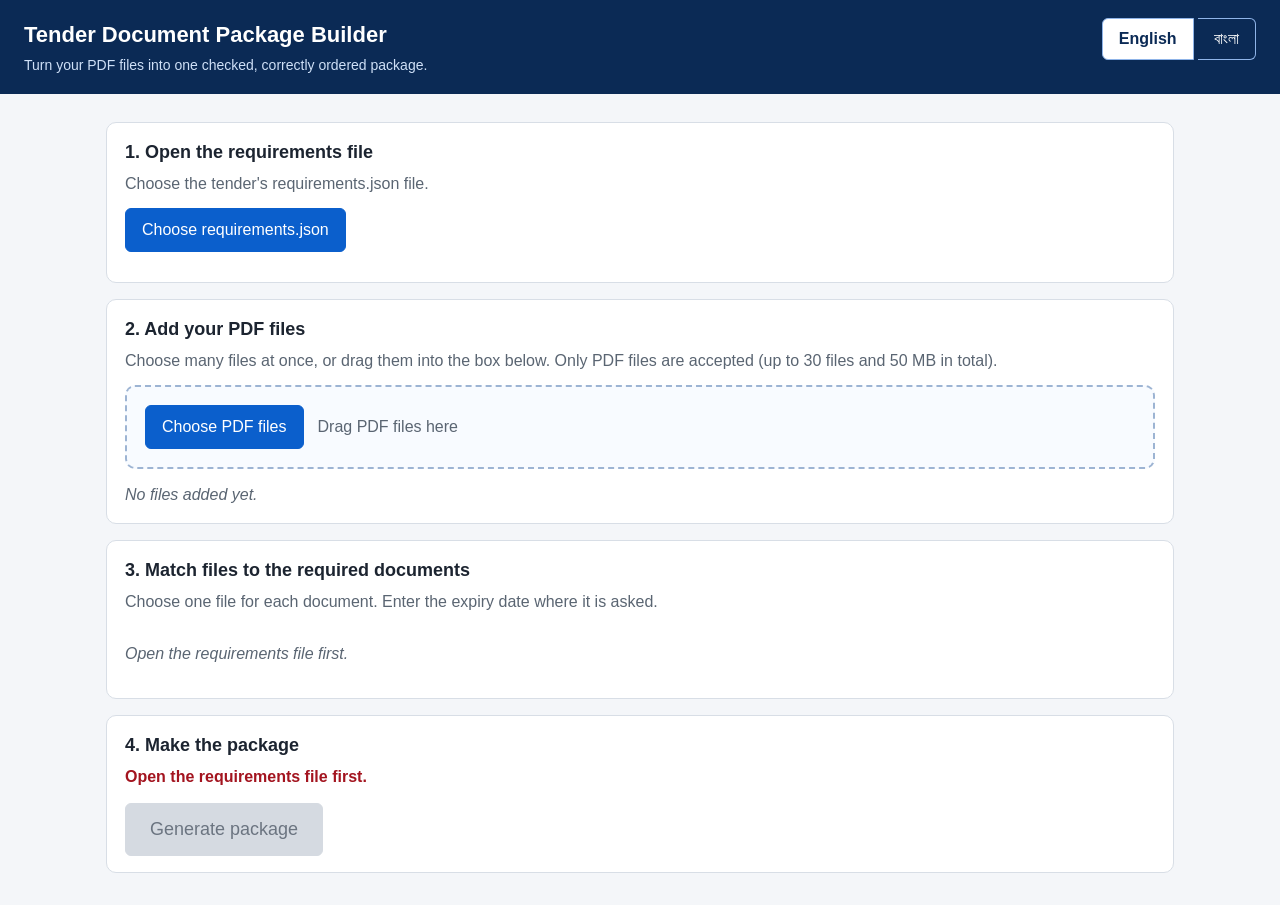
==== index.html @ 95877451 "feat: main screen with upload, matching, statuses, duplicates, Bangla | AI prompt: build the package" ====
<!doctype html>
<html lang="en">
<head>
<meta charset="utf-8">
<meta name="viewport" content="width=device-width, initial-scale=1">
<title>Tender Document Package Builder</title>
<link rel="stylesheet" href="css/style.css">
</head>
<body>
<header class="top">
  <div>
    <h1 data-i18n="app_title">Tender Document Package Builder</h1>
    <p class="sub" data-i18n="app_sub"></p>
  </div>
  <div class="lang" role="group" aria-label="Language / &#2477;&#2494;&#2487;&#2494;">
    <button type="button" id="lang-en" aria-pressed="true">English</button>
    <button type="button" id="lang-bn" aria-pressed="false">&#2476;&#2494;&#2434;&#2482;&#2494;</button>
  </div>
</header>

<main>
  <div id="messages" aria-live="polite"></div>

  <section class="card">
    <h2 data-i18n="step1"></h2>
    <p class="hint" data-i18n="step1_hint"></p>
    <input type="file" id="json-input" hidden>
    <button type="button" id="btn-json" class="btn primary" data-i18n="btn_choose_json"></button>
    <dl id="tender-details" class="details"></dl>
  </section>

  <section class="card">
    <h2 data-i18n="step2"></h2>
    <p class="hint" data-i18n="step2_hint"></p>
    <input type="file" id="pdf-input" multiple hidden>
    <div id="dropzone" class="dropzone">
      <button type="button" id="btn-pdfs" class="btn primary" data-i18n="btn_choose_pdfs"></button>
      <span class="drop-text" data-i18n="drop_here"></span>
    </div>
    <ul id="file-list" class="files"></ul>
  </section>

  <section class="card">
    <h2 data-i18n="step3"></h2>
    <p class="hint" data-i18n="step3_hint"></p>
    <div id="req-wrap" class="req-wrap"></div>
  </section>

  <section class="card">
    <h2 data-i18n="step4"></h2>
    <div id="gen-reasons"></div>
    <button type="button" id="btn-generate" class="btn primary big" disabled data-i18n="btn_generate"></button>
  </section>
</main>

<script src="libs/pdf-lib.min.js"></script>
<script src="js/logic.js"></script>
<script src="js/i18n.js"></script>
<script src="js/app.js"></script>
</body>
</html>
---- css/style.css ----
:root {
  --bg: #f4f6f9; --card: #ffffff; --ink: #1c2430; --muted: #5a6572; --line: #d8dee6;
  --primary: #0b5fcc; --primary-ink: #ffffff;
  --ok: #146c2e; --ok-bg: #e3f4e8; --bad: #a3141f; --bad-bg: #fde8ea; --warn: #8a5a00; --warn-bg: #fff2d6; --grey-bg: #eceff3;
}
* { box-sizing: border-box; }
body { margin: 0; background: var(--bg); color: var(--ink); font-family: "Segoe UI", "Nirmala UI", "Noto Sans Bengali", Arial, sans-serif; font-size: 16px; line-height: 1.5; }
.top { display: flex; justify-content: space-between; align-items: flex-start; gap: 16px; flex-wrap: wrap; padding: 18px 24px; background: #0b2a55; color: #fff; }
.top h1 { margin: 0; font-size: 22px; }
.top .sub { margin: 4px 0 0; color: #cfe0f7; font-size: 14px; }
.lang button { font: inherit; padding: 8px 16px; border: 1px solid #8fb4e8; background: transparent; color: #fff; cursor: pointer; }
.lang button:first-child { border-radius: 6px 0 0 6px; } .lang button:last-child { border-radius: 0 6px 6px 0; border-left: 0; }
.lang button[aria-pressed="true"] { background: #fff; color: #0b2a55; font-weight: 700; }
main { max-width: 1100px; margin: 0 auto; padding: 16px; }
.card { background: var(--card); border: 1px solid var(--line); border-radius: 10px; padding: 16px 18px; margin-bottom: 16px; }
h2 { margin: 0 0 6px; font-size: 18px; }
.hint { margin: 0 0 12px; color: var(--muted); }
.muted { color: var(--muted); }
.btn { font: inherit; padding: 9px 16px; border: 1px solid var(--line); background: #fff; color: var(--ink); border-radius: 6px; cursor: pointer; text-decoration: none; display: inline-block; }
.btn:hover { background: #f0f3f7; }
.btn.primary { background: var(--primary); border-color: var(--primary); color: var(--primary-ink); }
.btn.primary:hover { background: #0950ad; }
.btn.small { padding: 4px 10px; font-size: 14px; }
.btn.danger { color: var(--bad); border-color: #e3b5b9; }
.btn.big { padding: 12px 24px; font-size: 18px; margin-top: 8px; }
.btn:disabled { background: #d5dae1; border-color: #d5dae1; color: #6b7480; cursor: not-allowed; }
.btn:focus-visible, select:focus-visible, input:focus-visible, a:focus-visible { outline: 3px solid #ffb300; outline-offset: 2px; }
.details { display: grid; grid-template-columns: max-content 1fr; gap: 4px 16px; margin: 14px 0 0; }
.details dt { color: var(--muted); } .details dd { margin: 0; font-weight: 600; overflow-wrap: anywhere; }
.dropzone { display: flex; align-items: center; gap: 14px; flex-wrap: wrap; border: 2px dashed #9db4d3; border-radius: 10px; padding: 18px; background: #f8fbff; }
.dropzone.over { background: #e4f0ff; border-color: var(--primary); }
.drop-text { color: var(--muted); }
.files { list-style: none; margin: 14px 0 0; padding: 0; display: grid; gap: 8px; }
.file { border: 1px solid var(--line); border-radius: 8px; padding: 10px 12px; display: grid; grid-template-columns: 1fr auto; gap: 4px 12px; align-items: center; }
.file-head { display: flex; flex-wrap: wrap; gap: 6px 12px; align-items: center; }
.file-name { font-weight: 600; overflow-wrap: anywhere; }
.file-pages { color: var(--muted); font-size: 14px; }
.file-meta { grid-column: 1; font-size: 14px; color: var(--muted); }
.file-actions { grid-column: 2; grid-row: 1 / span 2; display: flex; gap: 8px; }
.dup-note { color: var(--warn); font-weight: 600; }
.used { color: var(--ok); } .unused { color: var(--muted); }
.empty { color: var(--muted); font-style: italic; }
.badge { display: inline-block; padding: 1px 8px; border-radius: 999px; font-size: 12px; font-weight: 700; border: 1px solid transparent; }
.badge-dup { background: var(--warn-bg); color: var(--warn); border-color: #e8c97a; }
.badge-req { background: #e6edf9; color: #123e8a; } .badge-opt { background: var(--grey-bg); color: #4a5563; }
.req-wrap { overflow-x: auto; }
.req-table { width: 100%; border-collapse: collapse; min-width: 760px; }
.req-table th, .req-table td { text-align: left; padding: 10px 8px; border-bottom: 1px solid var(--line); vertical-align: top; }
.req-table th { font-size: 14px; color: var(--muted); }
.doc-title { font-weight: 600; margin-bottom: 2px; }
.cell-file select { width: 100%; max-width: 320px; padding: 7px; font: inherit; margin-bottom: 4px; }
.cell-expiry input { font: inherit; padding: 6px; }
.date-shown { font-size: 14px; color: var(--muted); margin-top: 2px; }
.status { display: inline-block; padding: 3px 10px; border-radius: 6px; font-weight: 700; font-size: 14px; }
.st-ok { background: var(--ok-bg); color: var(--ok); }
.st-missing, .st-expired { background: var(--bad-bg); color: var(--bad); }
.st-expiry_needed { background: var(--warn-bg); color: var(--warn); }
.st-not_provided { background: var(--grey-bg); color: #4a5563; }
.msg-list { list-style: none; margin: 0 0 8px; padding: 0; display: grid; gap: 6px; }
.msg { padding: 8px 12px; border-radius: 6px; border: 1px solid var(--line); }
.msg-error { background: var(--bad-bg); color: var(--bad); border-color: #efb7bc; }
.msg-info { background: #e6f0fd; color: #123e8a; border-color: #b5cdf0; }
#messages { margin-bottom: 12px; }
.blocked { color: var(--bad); font-weight: 700; margin: 0 0 6px; }
.blocked-list { margin: 0 0 8px; padding-left: 22px; }
.ready { color: var(--ok); font-weight: 700; margin: 0 0 2px; }
@media (max-width: 640px) {
  .top { padding: 14px 16px; } main { padding: 12px; }
  .file { grid-template-columns: 1fr; } .file-actions { grid-column: 1; grid-row: auto; }
}
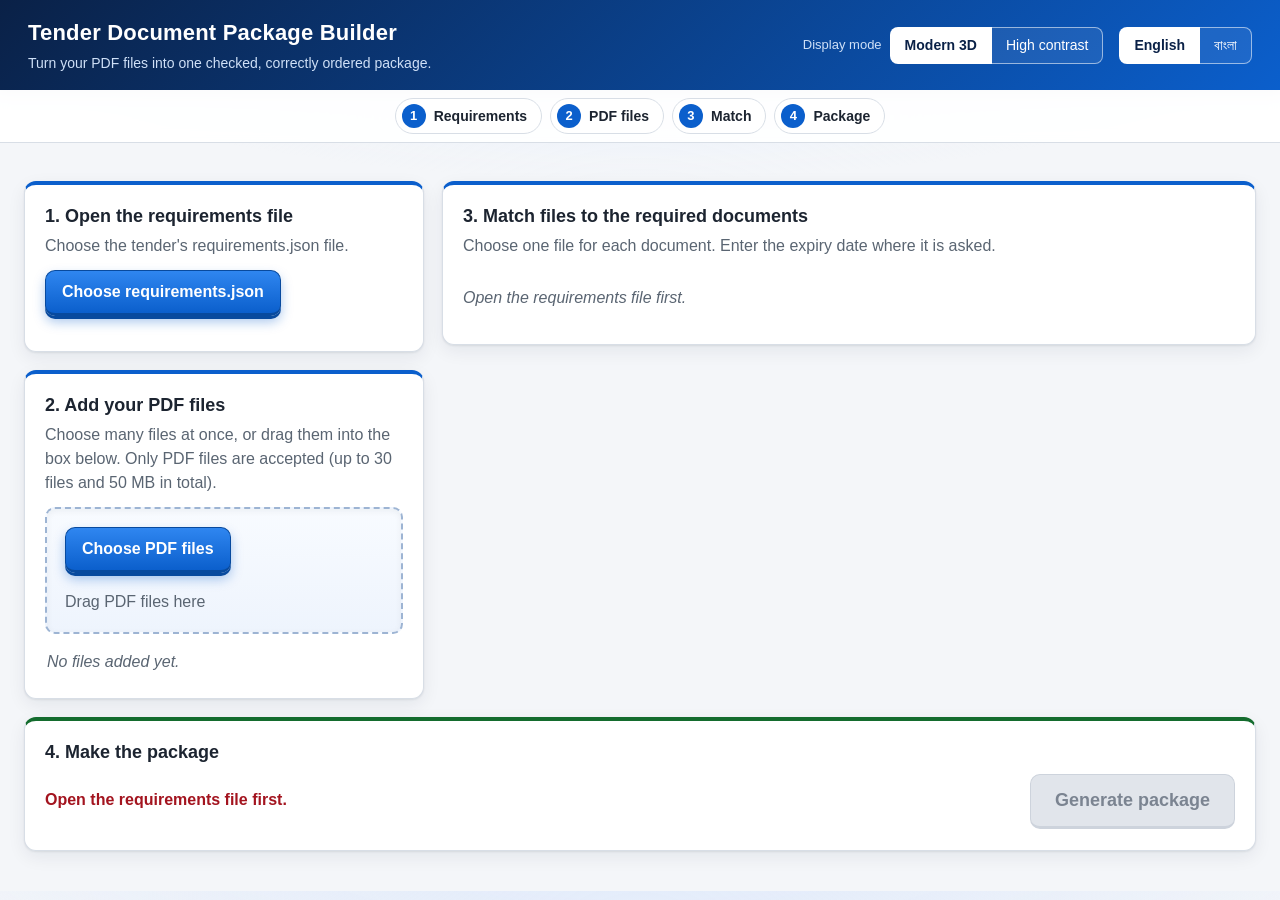
==== commit 5c95074a: "feat: redesign layout with step nav, 3D buttons and high-contrast mode | AI prompt: redesign whole U" ====
--- a/index.html
+++ b/index.html
@@ -1,27 +1,42 @@
 <!doctype html>
-<html lang="en">
+<html lang="en" data-theme="modern">
 <head>
 <meta charset="utf-8">
 <meta name="viewport" content="width=device-width, initial-scale=1">
 <title>Tender Document Package Builder</title>
 <link rel="stylesheet" href="css/style.css">
+<link rel="stylesheet" href="css/theme.css">
 </head>
 <body>
+<a class="skip" href="#main" data-i18n="skip"></a>
 <header class="top">
-  <div>
+  <div class="brand">
     <h1 data-i18n="app_title">Tender Document Package Builder</h1>
     <p class="sub" data-i18n="app_sub"></p>
   </div>
-  <div class="lang" role="group" aria-label="Language / &#2477;&#2494;&#2487;&#2494;">
-    <button type="button" id="lang-en" aria-pressed="true">English</button>
-    <button type="button" id="lang-bn" aria-pressed="false">&#2476;&#2494;&#2434;&#2482;&#2494;</button>
+  <div class="tools">
+    <div class="seg" role="group" aria-labelledby="th-label">
+      <span id="th-label" class="seg-label" data-i18n="th_label"></span>
+      <button type="button" data-theme-btn="modern" aria-pressed="true" data-i18n="th_modern"></button>
+      <button type="button" data-theme-btn="contrast" aria-pressed="false" data-i18n="th_contrast"></button>
+    </div>
+    <div class="lang seg" role="group" aria-label="Language / &#2477;&#2494;&#2487;&#2494;">
+      <button type="button" id="lang-en" aria-pressed="true">English</button>
+      <button type="button" id="lang-bn" aria-pressed="false">&#2476;&#2494;&#2434;&#2482;&#2494;</button>
+    </div>
   </div>
 </header>
+<nav class="steps" aria-label="Steps">
+  <a href="#s1"><b>1</b><span data-i18n="nav_1"></span></a>
+  <a href="#s2"><b>2</b><span data-i18n="nav_2"></span></a>
+  <a href="#s3"><b>3</b><span data-i18n="nav_3"></span></a>
+  <a href="#s4"><b>4</b><span data-i18n="nav_4"></span></a>
+</nav>
 
-<main>
+<main id="main">
   <div id="messages" aria-live="polite"></div>
 
-  <section class="card">
+  <section class="card c1" id="s1">
     <h2 data-i18n="step1"></h2>
     <p class="hint" data-i18n="step1_hint"></p>
     <input type="file" id="json-input" hidden>
@@ -29,7 +44,7 @@
     <dl id="tender-details" class="details"></dl>
   </section>
 
-  <section class="card">
+  <section class="card c2" id="s2">
     <h2 data-i18n="step2"></h2>
     <p class="hint" data-i18n="step2_hint"></p>
     <input type="file" id="pdf-input" multiple hidden>
@@ -40,13 +55,13 @@
     <ul id="file-list" class="files"></ul>
   </section>
 
-  <section class="card">
+  <section class="card c3" id="s3">
     <h2 data-i18n="step3"></h2>
     <p class="hint" data-i18n="step3_hint"></p>
     <div id="req-wrap" class="req-wrap"></div>
   </section>
 
-  <section class="card">
+  <section class="card c4" id="s4">
     <h2 data-i18n="step4"></h2>
     <div id="gen-reasons"></div>
     <button type="button" id="btn-generate" class="btn primary big" disabled data-i18n="btn_generate"></button>
@@ -56,6 +71,6 @@
 <script src="libs/pdf-lib.min.js"></script>
 <script src="js/logic.js"></script>
 <script src="js/i18n.js"></script>
-<script src="js/app.js"></script>
+<script src="js/i18n-extra.js"></script><script src="js/theme.js"></script><script src="js/pdf.js"></script><script src="js/app.js"></script>
 </body>
 </html>
--- a/css/theme.css
+++ b/css/theme.css
@@ -0,0 +1,89 @@
+/* theme.css - layout and the two display modes. Loaded after style.css; only changes looks. */
+:root { --r: 12px; --shadow: 0 1px 2px rgba(16,30,54,.08), 0 6px 18px rgba(16,30,54,.07); }
+html { scroll-behavior: smooth; scroll-padding-top: 76px; }
+@media (prefers-reduced-motion: reduce) { html { scroll-behavior: auto; } * { transition: none !important; } }
+body { background: radial-gradient(1200px 400px at 50% -100px, #dbe7fb, transparent 70%), var(--bg); }
+.skip { position: absolute; left: -999px; top: 8px; background: #fff; color: #000; padding: 8px 12px; border-radius: 6px; z-index: 50; }
+.skip:focus { left: 8px; }
+
+/* header + step navigation */
+.top { background: linear-gradient(135deg, #0a2147, #0b5fcc); padding: 16px 28px; align-items: center; box-shadow: 0 2px 10px rgba(5,20,50,.3); }
+.top h1 { font-size: 22px; letter-spacing: .2px; }
+.tools { display: flex; gap: 16px; flex-wrap: wrap; align-items: center; }
+.seg { display: inline-flex; align-items: center; }
+.seg-label { color: #cfe0f7; font-size: 13px; margin-right: 8px; }
+.top .seg button { font: inherit; font-size: 14px; padding: 7px 14px; border: 1px solid rgba(255,255,255,.55); background: rgba(255,255,255,.08); color: #fff; cursor: pointer; border-radius: 0; border-left-width: 0; }
+.top .seg button:first-of-type { border-left-width: 1px; border-radius: 8px 0 0 8px; }
+.top .seg button:last-of-type { border-radius: 0 8px 8px 0; }
+.top .seg button[aria-pressed="true"] { background: #fff; color: #0a2147; font-weight: 700; }
+.top .seg button:focus-visible { outline: 3px solid #ffb300; outline-offset: 2px; }
+.steps { position: sticky; top: 0; z-index: 20; display: flex; gap: 8px; justify-content: center; flex-wrap: wrap; padding: 8px 16px; background: rgba(255,255,255,.92); backdrop-filter: blur(6px); border-bottom: 1px solid var(--line); }
+.steps a { display: inline-flex; align-items: center; gap: 8px; padding: 5px 14px 5px 6px; border-radius: 999px; text-decoration: none; color: var(--ink); font-weight: 600; font-size: 14px; border: 1px solid var(--line); background: #fff; }
+.steps a b { display: inline-grid; place-items: center; width: 24px; height: 24px; border-radius: 50%; background: var(--primary); color: #fff; font-size: 13px; }
+.steps a:hover { background: #eaf2ff; border-color: #9db4d3; }
+.steps a:focus-visible { outline: 3px solid #ffb300; outline-offset: 2px; }
+
+/* layout: setup column on the left, work area on the right, generate bar at the bottom */
+main { max-width: 1440px; padding: 20px 24px 40px; display: grid; gap: 18px; grid-template-columns: minmax(300px, 400px) minmax(0, 1fr); grid-template-areas: "msg msg" "c1 c3" "c2 c3" "c4 c4"; align-items: start; }
+#messages { grid-area: msg; margin: 0; } #messages:empty { display: none; }
+.c1 { grid-area: c1; } .c2 { grid-area: c2; } .c3 { grid-area: c3; } .c4 { grid-area: c4; }
+.card { margin: 0; border-radius: var(--r); padding: 18px 20px; box-shadow: var(--shadow); border-top: 4px solid var(--primary); }
+.card h2 { font-size: 18px; margin-bottom: 4px; }
+.c4 { display: flex; flex-wrap: wrap; align-items: center; gap: 8px 24px; border-top-color: #146c2e; }
+.c4 h2 { flex: 1 1 100%; margin: 0; }
+.c4 #gen-reasons { flex: 1 1 320px; }
+.c4 .btn.big { margin: 0; }
+@media (max-width: 980px) {
+  main { grid-template-columns: minmax(0, 1fr); grid-template-areas: "msg" "c1" "c2" "c3" "c4"; padding: 14px; }
+  .top { padding: 14px 16px; } .steps a span { display: none; } .steps a { padding-right: 6px; }
+}
+
+/* buttons: Modern 3D (default) */
+.btn { border-radius: 10px; font-weight: 600; transition: transform .08s, box-shadow .08s, background .15s; }
+:root[data-theme="modern"] .btn { background: linear-gradient(#ffffff, #e9eef6); border: 1px solid #b9c5d6; border-bottom-width: 3px; box-shadow: 0 3px 0 #b9c5d6, 0 6px 10px rgba(16,30,54,.12); margin-bottom: 3px; }
+:root[data-theme="modern"] .btn:hover { background: linear-gradient(#ffffff, #dfe8f5); }
+:root[data-theme="modern"] .btn.primary { background: linear-gradient(#2f86f0, #0b5fcc); border-color: #084a9e; color: #fff; box-shadow: 0 3px 0 #084a9e, 0 6px 12px rgba(11,95,204,.35); }
+:root[data-theme="modern"] .btn.primary:hover { background: linear-gradient(#4094f5, #0d68de); }
+:root[data-theme="modern"] .btn.primary.big:not(:disabled) { background: linear-gradient(#27a653, #146c2e); border-color: #0d4f20; box-shadow: 0 3px 0 #0d4f20, 0 8px 14px rgba(20,108,46,.35); }
+:root[data-theme="modern"] .btn.danger { background: linear-gradient(#fff, #fbe9ea); border-color: #e3a9ae; box-shadow: 0 3px 0 #e3a9ae, 0 6px 10px rgba(163,20,31,.12); }
+:root[data-theme="modern"] .btn:active:not(:disabled) { transform: translateY(3px); box-shadow: 0 0 0 transparent, 0 2px 4px rgba(16,30,54,.2); }
+:root[data-theme="modern"] .btn:disabled { background: #e1e5eb; border-color: #cdd3dc; box-shadow: none; color: #7b8491; }
+:root[data-theme="modern"] .dropzone { background: linear-gradient(#f8fbff, #eef4fd); box-shadow: inset 0 2px 6px rgba(16,30,54,.06); }
+:root[data-theme="modern"] .file { box-shadow: 0 2px 0 var(--line); }
+:root[data-theme="modern"] .status { box-shadow: 0 2px 0 rgba(16,30,54,.15); }
+:root[data-theme="modern"] select, :root[data-theme="modern"] input[type="date"], :root[data-theme="modern"] input[type="text"] { border: 1px solid #b9c5d6; border-radius: 8px; box-shadow: inset 0 2px 3px rgba(16,30,54,.07); }
+.req-table th { background: #f1f5fb; position: sticky; top: 0; }
+.req-table tbody tr:hover { background: #f8fbff; }
+.files { max-height: 440px; overflow-y: auto; padding: 2px 4px 6px 2px; }
+
+/* High contrast: black background, white text, yellow focus, thick borders, no gradients or shadows */
+:root[data-theme="contrast"] { --bg: #000; --card: #000; --ink: #fff; --muted: #e6e6e6; --line: #fff; --primary: #ffe600; --primary-ink: #000; --ok: #4dff88; --ok-bg: #000; --bad: #ff8a8a; --bad-bg: #000; --warn: #ffd400; --warn-bg: #000; --grey-bg: #000; }
+:root[data-theme="contrast"] body { background: #000; color: #fff; }
+:root[data-theme="contrast"] .top { background: #000; border-bottom: 3px solid #fff; box-shadow: none; }
+:root[data-theme="contrast"] .top .sub, :root[data-theme="contrast"] .seg-label { color: #fff; }
+:root[data-theme="contrast"] .top .seg button { background: #000; color: #fff; border: 2px solid #fff; }
+:root[data-theme="contrast"] .top .seg button[aria-pressed="true"] { background: #ffe600; color: #000; }
+:root[data-theme="contrast"] .steps { background: #000; border-bottom: 2px solid #fff; backdrop-filter: none; }
+:root[data-theme="contrast"] .steps a { background: #000; color: #fff; border: 2px solid #fff; }
+:root[data-theme="contrast"] .steps a b { background: #ffe600; color: #000; }
+:root[data-theme="contrast"] .steps a:hover { background: #222; }
+:root[data-theme="contrast"] .card { border: 2px solid #fff; border-top: 6px solid #ffe600; box-shadow: none; }
+:root[data-theme="contrast"] .btn { background: #000; color: #fff; border: 2px solid #fff; box-shadow: none; }
+:root[data-theme="contrast"] .btn:hover { background: #222; }
+:root[data-theme="contrast"] .btn.primary { background: #ffe600; color: #000; border-color: #ffe600; font-weight: 800; }
+:root[data-theme="contrast"] .btn.primary:hover { background: #fff3a0; }
+:root[data-theme="contrast"] .btn.danger { color: #ff8a8a; border-color: #ff8a8a; }
+:root[data-theme="contrast"] .btn:disabled { background: #000; color: #bdbdbd; border: 2px dashed #bdbdbd; }
+:root[data-theme="contrast"] .btn:focus-visible, :root[data-theme="contrast"] a:focus-visible, :root[data-theme="contrast"] select:focus-visible, :root[data-theme="contrast"] input:focus-visible, :root[data-theme="contrast"] .top .seg button:focus-visible { outline: 4px solid #00e5ff; outline-offset: 2px; }
+:root[data-theme="contrast"] .dropzone { background: #000; border: 3px dashed #fff; }
+:root[data-theme="contrast"] .dropzone.over { background: #222; border-color: #ffe600; }
+:root[data-theme="contrast"] .file, :root[data-theme="contrast"] .msg { border: 2px solid #fff; background: #000; }
+:root[data-theme="contrast"] .req-table th { background: #000; color: #fff; border-bottom: 3px solid #fff; }
+:root[data-theme="contrast"] .req-table td { border-bottom: 1px solid #fff; }
+:root[data-theme="contrast"] .req-table tbody tr:hover { background: #111; }
+:root[data-theme="contrast"] .status, :root[data-theme="contrast"] .badge { border: 2px solid currentColor; background: #000; }
+:root[data-theme="contrast"] .badge-req, :root[data-theme="contrast"] .badge-opt { color: #fff; background: #000; border: 2px solid #fff; }
+:root[data-theme="contrast"] .msg-error { color: #ff8a8a; border-color: #ff8a8a; } :root[data-theme="contrast"] .msg-info { color: #fff; }
+:root[data-theme="contrast"] .st-not_provided { color: #e6e6e6; }
+:root[data-theme="contrast"] select, :root[data-theme="contrast"] input { background: #000; color: #fff; border: 2px solid #fff; border-radius: 6px; }
+:root[data-theme="contrast"] .badge-dup, :root[data-theme="contrast"] .dup-note { color: #ffd400; }
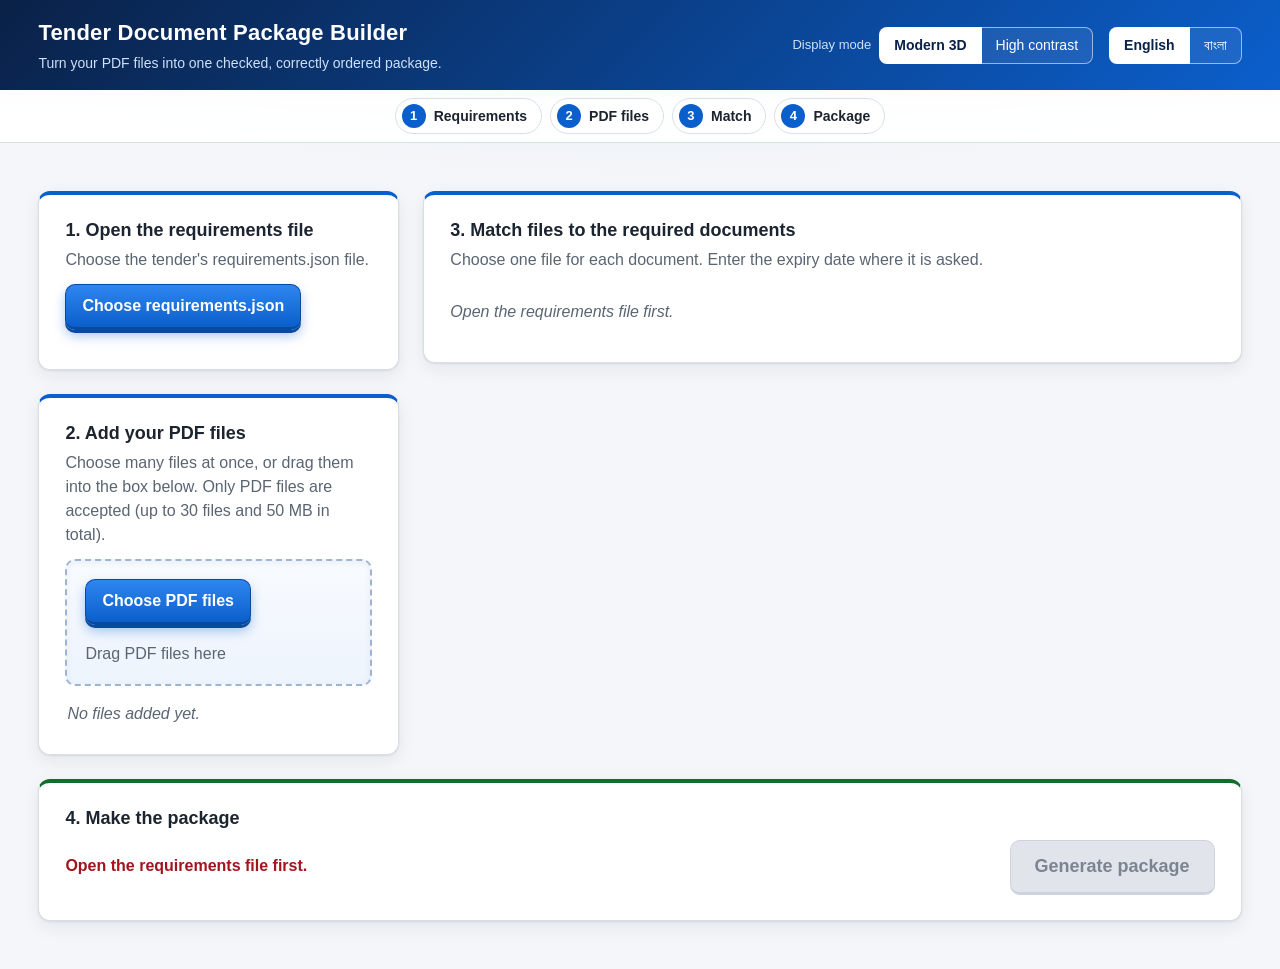
==== commit 64fbe825: "style: use full width, natural Bangla, clear Done state | AI prompt: wider layout, better Bangla, su" ====
--- a/index.html
+++ b/index.html
@@ -5,7 +5,7 @@
 <meta name="viewport" content="width=device-width, initial-scale=1">
 <title>Tender Document Package Builder</title>
 <link rel="stylesheet" href="css/style.css">
-<link rel="stylesheet" href="css/theme.css">
+<link rel="stylesheet" href="css/theme.css"><link rel="stylesheet" href="css/preview.css"><link rel="stylesheet" href="css/polish.css">
 </head>
 <body>
 <a class="skip" href="#main" data-i18n="skip"></a>
@@ -71,6 +71,6 @@
 <script src="libs/pdf-lib.min.js"></script>
 <script src="js/logic.js"></script>
 <script src="js/i18n.js"></script>
-<script src="js/i18n-extra.js"></script><script src="js/theme.js"></script><script src="js/pdf.js"></script><script src="js/app.js"></script>
+<script src="js/i18n-extra.js"></script><script src="js/theme.js"></script><script src="js/preview.js"></script><script src="js/polish.js"></script><script src="js/pdf.js"></script><script src="js/app.js"></script>
 </body>
 </html>
--- a/css/preview.css
+++ b/css/preview.css
@@ -0,0 +1,24 @@
+/* preview.css - floating preview window (3D look) */
+.pv-back { position: fixed; inset: 0; z-index: 100; display: flex; align-items: center; justify-content: center; padding: 16px; background: rgba(8, 20, 44, .58); perspective: 1400px; }
+.pv-back[hidden] { display: none; }
+.pv-win { width: min(980px, 96vw); height: min(88vh, 860px); display: flex; flex-direction: column; background: #fff; border: 1px solid #9fb0c8; border-radius: 14px; overflow: hidden; transform-origin: 50% 0; box-shadow: 0 3px 0 #8fa3bf, 0 10px 0 -2px rgba(16,30,54,.25), 0 34px 70px rgba(5, 15, 35, .55); animation: pv-in .22s ease-out; }
+@keyframes pv-in { from { opacity: 0; transform: rotateX(14deg) translateY(22px) scale(.96); } to { opacity: 1; transform: none; } }
+.pv-bar { display: flex; align-items: center; justify-content: space-between; gap: 12px; padding: 10px 14px; background: linear-gradient(#17407f, #0a2147); color: #fff; box-shadow: 0 3px 8px rgba(5,15,35,.35); position: relative; z-index: 1; }
+.pv-title { margin: 0; font-size: 16px; overflow: hidden; text-overflow: ellipsis; white-space: nowrap; }
+.pv-close { flex: none; width: 38px; height: 38px; border-radius: 50%; border: 1px solid #7c0f18; border-bottom-width: 3px; background: linear-gradient(#ff6b73, #c4202c); color: #fff; font-size: 26px; line-height: 1; cursor: pointer; box-shadow: 0 3px 0 #7c0f18, 0 6px 10px rgba(0,0,0,.35); font-family: Arial, sans-serif; }
+.pv-close:active { transform: translateY(3px); box-shadow: 0 0 0 #7c0f18; }
+.pv-close:focus-visible, .pv-tab:focus-visible { outline: 3px solid #ffb300; outline-offset: 2px; }
+.pv-frame { flex: 1; width: 100%; border: 0; background: #e9eef6; box-shadow: inset 0 4px 8px rgba(16,30,54,.15); }
+.pv-foot { padding: 8px 14px; background: linear-gradient(#f4f7fb, #e3eaf4); border-top: 1px solid #c3cfe0; text-align: right; }
+.pv-tab { color: #0b5fcc; font-weight: 600; }
+.file-actions { flex-wrap: wrap; }
+@media (prefers-reduced-motion: reduce) { .pv-win { animation: none; } }
+:root[data-theme="contrast"] .pv-back { background: rgba(0,0,0,.85); }
+:root[data-theme="contrast"] .pv-win { background: #000; border: 3px solid #fff; box-shadow: none; }
+:root[data-theme="contrast"] .pv-bar { background: #000; border-bottom: 3px solid #fff; box-shadow: none; }
+:root[data-theme="contrast"] .pv-close { background: #ffe600; color: #000; border: 2px solid #fff; box-shadow: none; }
+:root[data-theme="contrast"] .pv-foot { background: #000; border-top: 3px solid #fff; }
+:root[data-theme="contrast"] .pv-tab { color: #ffe600; }
+:root[data-theme="contrast"] .pv-frame { background: #222; box-shadow: none; }
+/* three buttons per file need their own row inside the narrow left column */
+.file { grid-template-columns: 1fr; } .file-actions { grid-column: 1; grid-row: auto; flex-wrap: wrap; }
--- a/css/polish.css
+++ b/css/polish.css
@@ -0,0 +1,11 @@
+/* polish.css - use the full screen width; make completed requirements clearly "done" */
+main { max-width: none; padding: 24px clamp(16px, 3vw, 56px) 48px; gap: 24px; grid-template-columns: minmax(340px, 30%) minmax(0, 1fr); }
+.top { padding-left: clamp(16px, 3vw, 56px); padding-right: clamp(16px, 3vw, 56px); }
+.card { padding: 22px 26px; }
+.req-table th, .req-table td { padding: 13px 10px; }
+.req-table { min-width: 0; }
+.st-ok { background: #146c2e; color: #fff; box-shadow: 0 2px 0 #0d4f20; }
+.req-table tbody tr:has(.st-ok) { background: #f1faf4; box-shadow: inset 4px 0 0 #146c2e; }
+:root[data-theme="contrast"] .st-ok { background: #4dff88; color: #000; border-color: #4dff88; box-shadow: none; }
+:root[data-theme="contrast"] .req-table tbody tr:has(.st-ok) { background: #000; box-shadow: inset 6px 0 0 #4dff88; }
+@media (max-width: 980px) { main { grid-template-columns: minmax(0, 1fr); } }
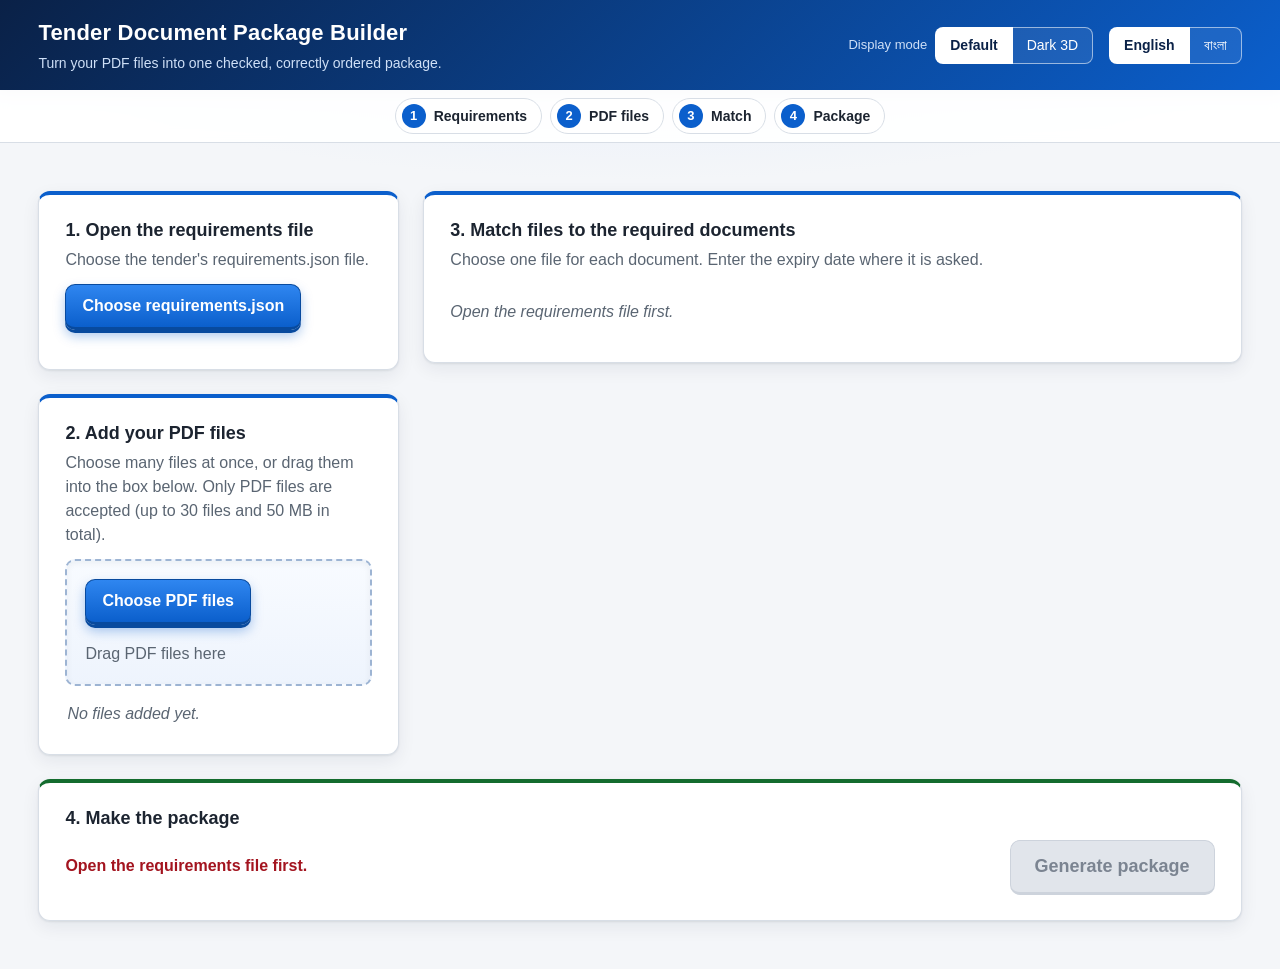
==== commit bd7f4a71: "feat: replace high-contrast with Dark 3D mode, rename Default | AI prompt: dark 3D theme and Default" ====
--- a/index.html
+++ b/index.html
@@ -5,7 +5,7 @@
 <meta name="viewport" content="width=device-width, initial-scale=1">
 <title>Tender Document Package Builder</title>
 <link rel="stylesheet" href="css/style.css">
-<link rel="stylesheet" href="css/theme.css"><link rel="stylesheet" href="css/preview.css"><link rel="stylesheet" href="css/polish.css">
+<link rel="stylesheet" href="css/theme.css"><link rel="stylesheet" href="css/preview.css"><link rel="stylesheet" href="css/polish.css"><link rel="stylesheet" href="css/dark.css">
 </head>
 <body>
 <a class="skip" href="#main" data-i18n="skip"></a>
@@ -26,7 +26,7 @@
     </div>
   </div>
 </header>
-<nav class="steps" aria-label="Steps">
+<nav class="steps" aria-label="Steps / &#2471;&#2494;&#2474;&#2488;&#2478;&#2498;&#2489;">
   <a href="#s1"><b>1</b><span data-i18n="nav_1"></span></a>
   <a href="#s2"><b>2</b><span data-i18n="nav_2"></span></a>
   <a href="#s3"><b>3</b><span data-i18n="nav_3"></span></a>
@@ -71,6 +71,6 @@
 <script src="libs/pdf-lib.min.js"></script>
 <script src="js/logic.js"></script>
 <script src="js/i18n.js"></script>
-<script src="js/i18n-extra.js"></script><script src="js/theme.js"></script><script src="js/preview.js"></script><script src="js/polish.js"></script><script src="js/pdf.js"></script><script src="js/app.js"></script>
+<script src="js/i18n-extra.js"></script><script src="js/theme.js"></script><script src="js/preview.js"></script><script src="js/polish.js"></script><script src="js/bn-more.js"></script><script src="js/pdf.js"></script><script src="js/app.js"></script>
 </body>
 </html>
--- a/css/dark.css
+++ b/css/dark.css
@@ -0,0 +1,50 @@
+/* dark.css - "Dark 3D" mode (replaces the old black/yellow high-contrast look). Loaded last; only runs when data-theme="contrast". */
+:root[data-theme="contrast"] { --bg: #0a1020; --card: #131c2f; --ink: #eaf0fa; --muted: #a7b6cd; --line: #2b3a57; --primary: #3b8cff; --primary-ink: #fff; --ok: #5be28d; --ok-bg: #12301f; --bad: #ff9aa2; --bad-bg: #3b1219; --warn: #ffd166; --warn-bg: #3a2c0b; --grey-bg: #1d283d; --shadow: 0 2px 0 #0a1020, 0 10px 24px rgba(0,0,0,.45); }
+:root[data-theme="contrast"] body { background: radial-gradient(1200px 420px at 50% -120px, #1c2f57, transparent 70%), #0a1020; color: var(--ink); }
+:root[data-theme="contrast"] .top { background: linear-gradient(135deg, #0a1428, #17306a); border-bottom: 1px solid #2b3a57; box-shadow: 0 4px 14px rgba(0,0,0,.5); }
+:root[data-theme="contrast"] .top .sub, :root[data-theme="contrast"] .seg-label { color: #b9c9e4; }
+:root[data-theme="contrast"] .top .seg button { background: rgba(255,255,255,.06); color: #eaf0fa; border: 1px solid rgba(255,255,255,.35); border-left-width: 0; }
+:root[data-theme="contrast"] .top .seg button:first-of-type { border-left-width: 1px; }
+:root[data-theme="contrast"] .top .seg button[aria-pressed="true"] { background: linear-gradient(#4a97ff, #2467d6); color: #fff; border-color: #1b4fa8; box-shadow: 0 2px 0 #1b4fa8; }
+:root[data-theme="contrast"] .steps { background: rgba(13,21,38,.92); border-bottom: 1px solid #2b3a57; backdrop-filter: blur(6px); }
+:root[data-theme="contrast"] .steps a { background: linear-gradient(#1b2740, #141e33); color: var(--ink); border: 1px solid #2b3a57; box-shadow: 0 2px 0 #0a1020; }
+:root[data-theme="contrast"] .steps a b { background: linear-gradient(#4a97ff, #2467d6); color: #fff; }
+:root[data-theme="contrast"] .steps a:hover { background: #1f2d4a; border-color: #4a6ba6; }
+:root[data-theme="contrast"] .card { background: linear-gradient(#16213a, #121b2f); border: 1px solid #2b3a57; border-top: 4px solid #3b8cff; box-shadow: var(--shadow); }
+:root[data-theme="contrast"] .c4 { border-top-color: #27a653; }
+:root[data-theme="contrast"] .btn { background: linear-gradient(#27324b, #1a2338); color: var(--ink); border: 1px solid #3a4b6e; border-bottom-width: 3px; box-shadow: 0 3px 0 #0a1020, 0 6px 12px rgba(0,0,0,.45); margin-bottom: 3px; font-weight: 600; }
+:root[data-theme="contrast"] .btn:hover { background: linear-gradient(#2f3c5a, #1f2a43); }
+:root[data-theme="contrast"] .btn.primary { background: linear-gradient(#4a97ff, #2467d6); color: #fff; border-color: #1b4fa8; box-shadow: 0 3px 0 #123a80, 0 6px 14px rgba(36,103,214,.45); font-weight: 700; }
+:root[data-theme="contrast"] .btn.primary:hover { background: linear-gradient(#5aa3ff, #2d73e6); }
+:root[data-theme="contrast"] .btn.primary.big:not(:disabled) { background: linear-gradient(#2fbd62, #17803a); border-color: #0f5a28; box-shadow: 0 3px 0 #0b4220, 0 8px 16px rgba(23,128,58,.45); }
+:root[data-theme="contrast"] .btn.danger { color: #ff9aa2; border-color: #7a2c36; background: linear-gradient(#3a1a22, #2a1218); }
+:root[data-theme="contrast"] .btn:active:not(:disabled) { transform: translateY(3px); box-shadow: 0 0 0 transparent; }
+:root[data-theme="contrast"] .btn:disabled { background: #1a2236; color: #6f7f99; border: 1px solid #2b3a57; box-shadow: none; }
+:root[data-theme="contrast"] .btn:focus-visible, :root[data-theme="contrast"] a:focus-visible, :root[data-theme="contrast"] select:focus-visible, :root[data-theme="contrast"] input:focus-visible, :root[data-theme="contrast"] .top .seg button:focus-visible { outline: 3px solid #ffb300; outline-offset: 2px; }
+:root[data-theme="contrast"] .dropzone { background: linear-gradient(#111a2d, #0f1728); border: 2px dashed #46608f; box-shadow: inset 0 3px 8px rgba(0,0,0,.4); }
+:root[data-theme="contrast"] .dropzone.over { background: #172444; border-color: #3b8cff; }
+:root[data-theme="contrast"] .file, :root[data-theme="contrast"] .msg { background: #101829; border: 1px solid #2b3a57; box-shadow: 0 2px 0 #0a1020; }
+:root[data-theme="contrast"] .req-table th { background: #1b2740; color: #c3d0e6; border-bottom: 1px solid #2b3a57; }
+:root[data-theme="contrast"] .req-table td { border-bottom: 1px solid #25324d; }
+:root[data-theme="contrast"] .req-table tbody tr:hover { background: #17233b; }
+:root[data-theme="contrast"] .status, :root[data-theme="contrast"] .badge { border: 1px solid transparent; box-shadow: 0 2px 0 rgba(0,0,0,.45); }
+:root[data-theme="contrast"] .st-ok { background: linear-gradient(#2fbd62, #17803a); color: #fff; border-color: #0f5a28; }
+:root[data-theme="contrast"] .st-missing, :root[data-theme="contrast"] .st-expired { background: #3b1219; color: #ff9aa2; border-color: #7a2c36; }
+:root[data-theme="contrast"] .st-expiry_needed { background: #3a2c0b; color: #ffd166; border-color: #7a5f1c; }
+:root[data-theme="contrast"] .st-not_provided { background: #1d283d; color: #a7b6cd; border-color: #34466a; }
+:root[data-theme="contrast"] .req-table tbody tr:has(.st-ok) { background: #12301f; box-shadow: inset 4px 0 0 #2fbd62; }
+:root[data-theme="contrast"] .badge-req { background: #1c3568; color: #a9c8ff; border-color: #2d4f96; }
+:root[data-theme="contrast"] .badge-opt { background: #1d283d; color: #a7b6cd; border-color: #34466a; }
+:root[data-theme="contrast"] .badge-dup, :root[data-theme="contrast"] .dup-note { color: #ffd166; }
+:root[data-theme="contrast"] .badge-dup { background: #3a2c0b; border-color: #7a5f1c; }
+:root[data-theme="contrast"] .msg-error { background: #3b1219; color: #ff9aa2; border-color: #7a2c36; }
+:root[data-theme="contrast"] .msg-info { background: #14264a; color: #b9d3ff; border-color: #2d4f96; }
+:root[data-theme="contrast"] select, :root[data-theme="contrast"] input { background: #0e1626; color: var(--ink); border: 1px solid #3a4b6e; border-radius: 8px; box-shadow: inset 0 2px 4px rgba(0,0,0,.45); }
+:root[data-theme="contrast"] .blocked { color: #ff9aa2; } :root[data-theme="contrast"] .ready { color: #5be28d; } :root[data-theme="contrast"] .used { color: #5be28d; }
+:root[data-theme="contrast"] .pv-back { background: rgba(2,6,16,.78); }
+:root[data-theme="contrast"] .pv-win { background: #131c2f; border: 1px solid #2b3a57; box-shadow: 0 3px 0 #0a1020, 0 34px 70px rgba(0,0,0,.7); }
+:root[data-theme="contrast"] .pv-bar { background: linear-gradient(#1b2c52, #0f1a33); border-bottom: 1px solid #2b3a57; box-shadow: 0 3px 8px rgba(0,0,0,.5); }
+:root[data-theme="contrast"] .pv-close { background: linear-gradient(#ff6b73, #c4202c); color: #fff; border: 1px solid #7c0f18; box-shadow: 0 3px 0 #7c0f18, 0 6px 10px rgba(0,0,0,.5); }
+:root[data-theme="contrast"] .pv-foot { background: #101829; border-top: 1px solid #2b3a57; }
+:root[data-theme="contrast"] .pv-tab { color: #7fb4ff; }
+:root[data-theme="contrast"] .pv-frame { background: #0e1626; box-shadow: inset 0 4px 8px rgba(0,0,0,.45); }
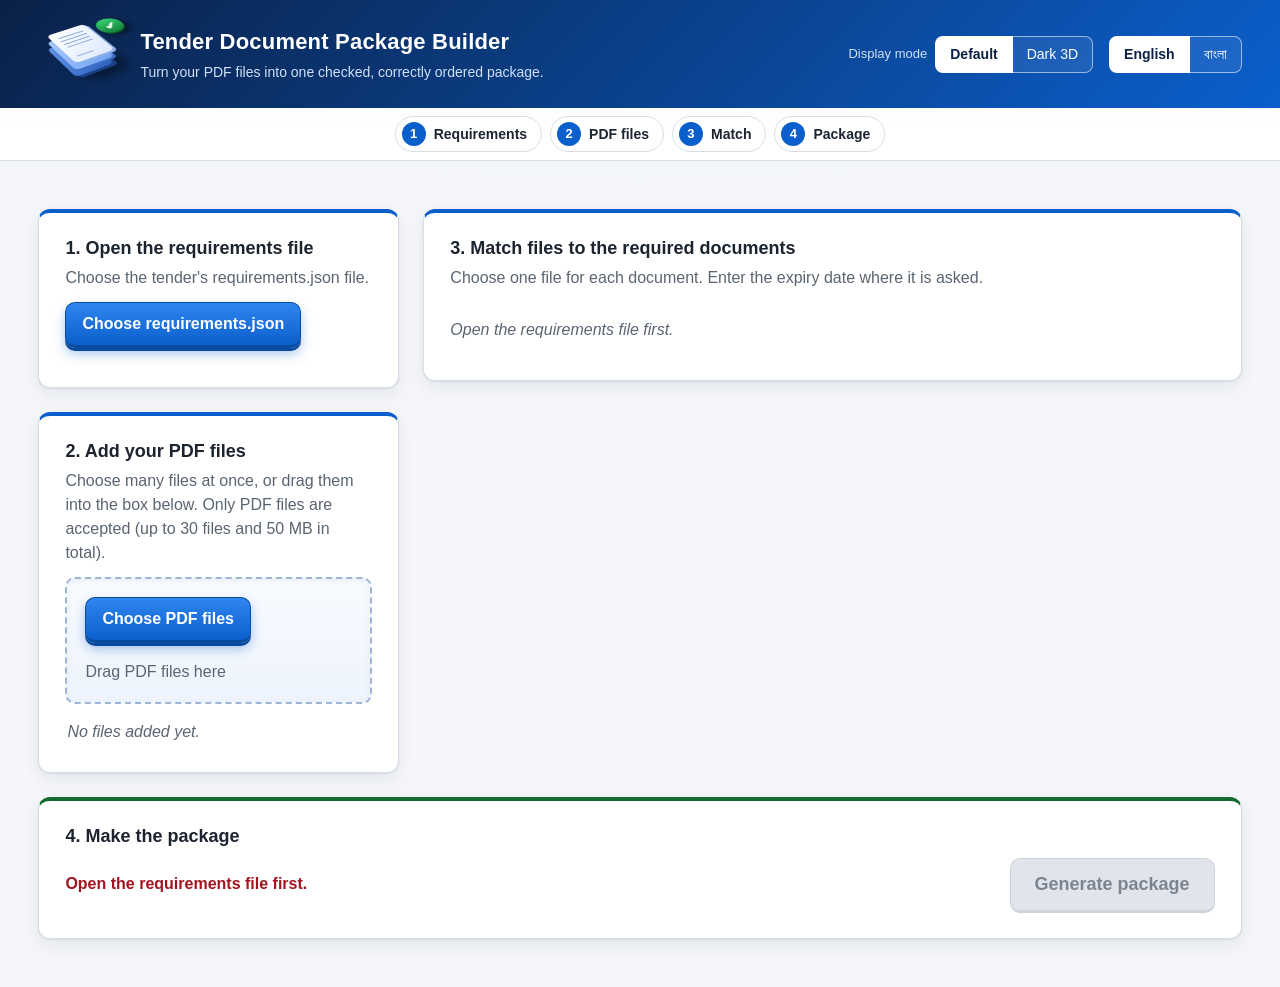
==== commit 759ea486: "feat: add animated 3D document-stack logo in header | AI prompt: add 3D tender document logo with su" ====
--- a/index.html
+++ b/index.html
@@ -5,12 +5,12 @@
 <meta name="viewport" content="width=device-width, initial-scale=1">
 <title>Tender Document Package Builder</title>
 <link rel="stylesheet" href="css/style.css">
-<link rel="stylesheet" href="css/theme.css"><link rel="stylesheet" href="css/preview.css"><link rel="stylesheet" href="css/polish.css"><link rel="stylesheet" href="css/dark.css">
+<link rel="stylesheet" href="css/theme.css"><link rel="stylesheet" href="css/preview.css"><link rel="stylesheet" href="css/polish.css"><link rel="stylesheet" href="css/dark.css"><link rel="stylesheet" href="css/logo.css">
 </head>
 <body>
 <a class="skip" href="#main" data-i18n="skip"></a>
 <header class="top">
-  <div class="brand">
+  <div class="brand"><div class="logo3d" aria-hidden="true"><div class="stack"><div class="sh s1"></div><div class="sh s2"></div><div class="sh fly"></div><div class="sh s3"><span class="tick">&#10004;</span></div></div></div>
     <h1 data-i18n="app_title">Tender Document Package Builder</h1>
     <p class="sub" data-i18n="app_sub"></p>
   </div>
--- a/css/logo.css
+++ b/css/logo.css
@@ -0,0 +1,20 @@
+/* logo.css - small 3D document-stack logo (pure CSS, no images, no library) */
+.brand { display: grid; grid-template-columns: auto 1fr; column-gap: 18px; align-items: center; }
+.brand .logo3d { grid-row: 1 / span 2; }
+.brand h1 { align-self: end; } .brand .sub { align-self: start; }
+.logo3d { position: relative; width: 84px; height: 76px; perspective: 520px; flex: none; }
+.logo3d .stack { position: absolute; left: 50%; top: 52%; width: 0; height: 0; transform-style: preserve-3d; transform: rotateX(56deg) rotateZ(-32deg); animation: lg-sway 7s ease-in-out infinite; }
+.logo3d .sh { position: absolute; left: -22px; top: -28px; width: 44px; height: 56px; border-radius: 5px; transform-style: preserve-3d; }
+.logo3d .s1 { background: linear-gradient(135deg, #5f93e8, #2c5db8); transform: translateZ(0); box-shadow: 3px 4px 0 #1b3f86, 10px 14px 16px rgba(0,0,0,.45); }
+.logo3d .s2 { background: linear-gradient(135deg, #a9c9ff, #6fa2f0); transform: translateZ(8px); box-shadow: 2px 3px 0 #3d6fc4; }
+.logo3d .s3 { background: linear-gradient(135deg, #ffffff, #dce9ff); transform: translateZ(16px); box-shadow: 2px 3px 0 #8fb0e6; animation: lg-float 4.8s ease-in-out infinite; }
+.logo3d .s3::before { content: ""; position: absolute; left: 7px; right: 7px; top: 10px; height: 20px; background: repeating-linear-gradient(#9db8e0 0 2px, transparent 2px 6px); border-radius: 1px; }
+.logo3d .s3::after { content: ""; position: absolute; left: 7px; right: 18px; bottom: 8px; height: 2px; background: #9db8e0; }
+.logo3d .tick { position: absolute; right: -9px; bottom: -9px; width: 26px; height: 26px; border-radius: 50%; display: grid; place-items: center; background: linear-gradient(#35d070, #14803a); color: #fff; font: 700 15px/1 Arial, sans-serif; transform: translateZ(26px); box-shadow: 0 2px 0 #0b4a22, 3px 5px 8px rgba(0,0,0,.5); animation: lg-pop 4.8s ease-in-out infinite; }
+.logo3d .fly { background: linear-gradient(135deg, #ffffff, #cfe0ff); transform: translateZ(16px); opacity: 0; animation: lg-fly 6s ease-in-out infinite; box-shadow: 2px 3px 0 #8fb0e6; }
+@keyframes lg-sway { 0%, 100% { transform: rotateX(56deg) rotateZ(-32deg); } 50% { transform: rotateX(56deg) rotateZ(-22deg); } }
+@keyframes lg-float { 0%, 100% { transform: translateZ(16px); } 50% { transform: translateZ(23px); } }
+@keyframes lg-pop { 0%, 100% { transform: translateZ(26px) scale(1); } 50% { transform: translateZ(34px) scale(1.08); } }
+@keyframes lg-fly { 0% { opacity: 0; transform: translate3d(46px, -38px, 60px) rotateZ(14deg) scale(.8); } 18% { opacity: .95; } 42% { opacity: .95; transform: translate3d(0, 0, 30px) rotateZ(0deg) scale(1); } 52%, 100% { opacity: 0; transform: translate3d(0, 0, 18px) scale(1); } }
+@media (prefers-reduced-motion: reduce) { .logo3d .stack, .logo3d .s3, .logo3d .tick, .logo3d .fly { animation: none; } .logo3d .fly { display: none; } }
+@media (max-width: 640px) { .logo3d { width: 62px; height: 58px; transform: scale(.78); transform-origin: left center; } .brand { column-gap: 8px; } }
